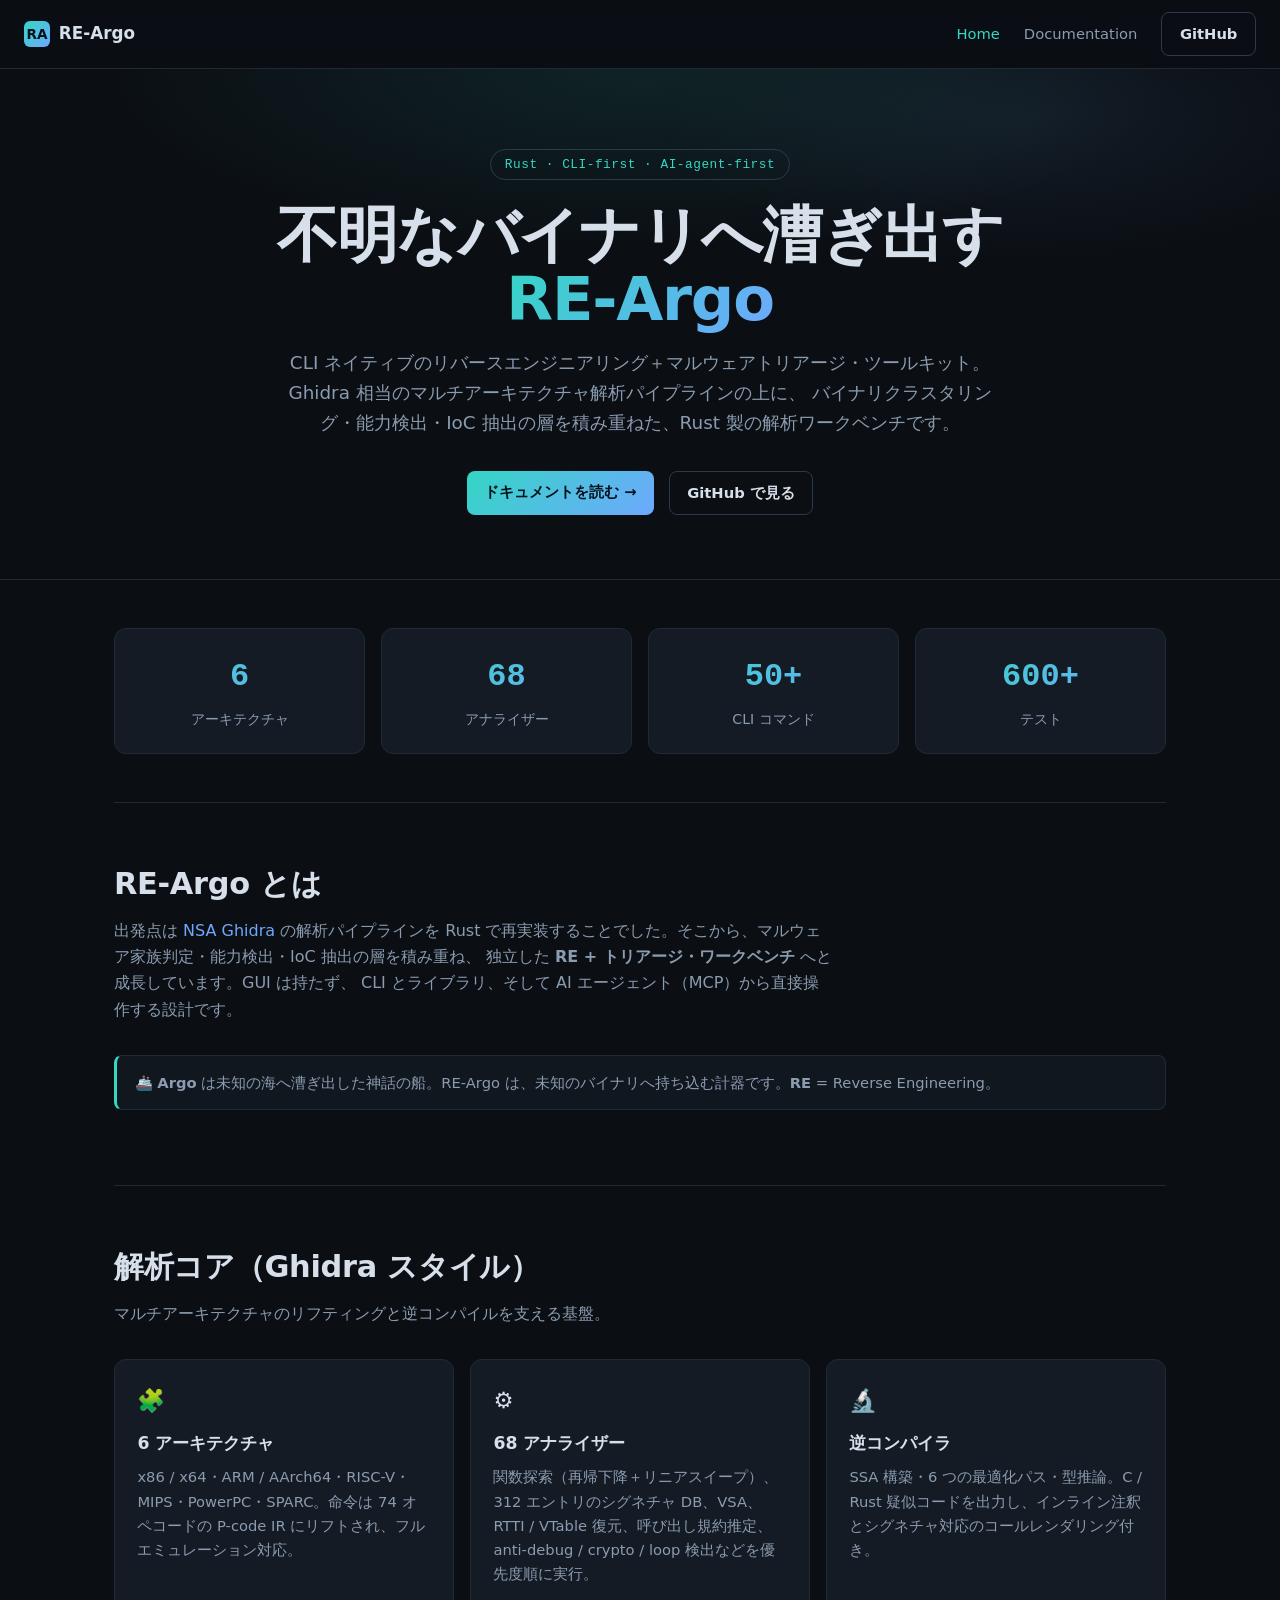
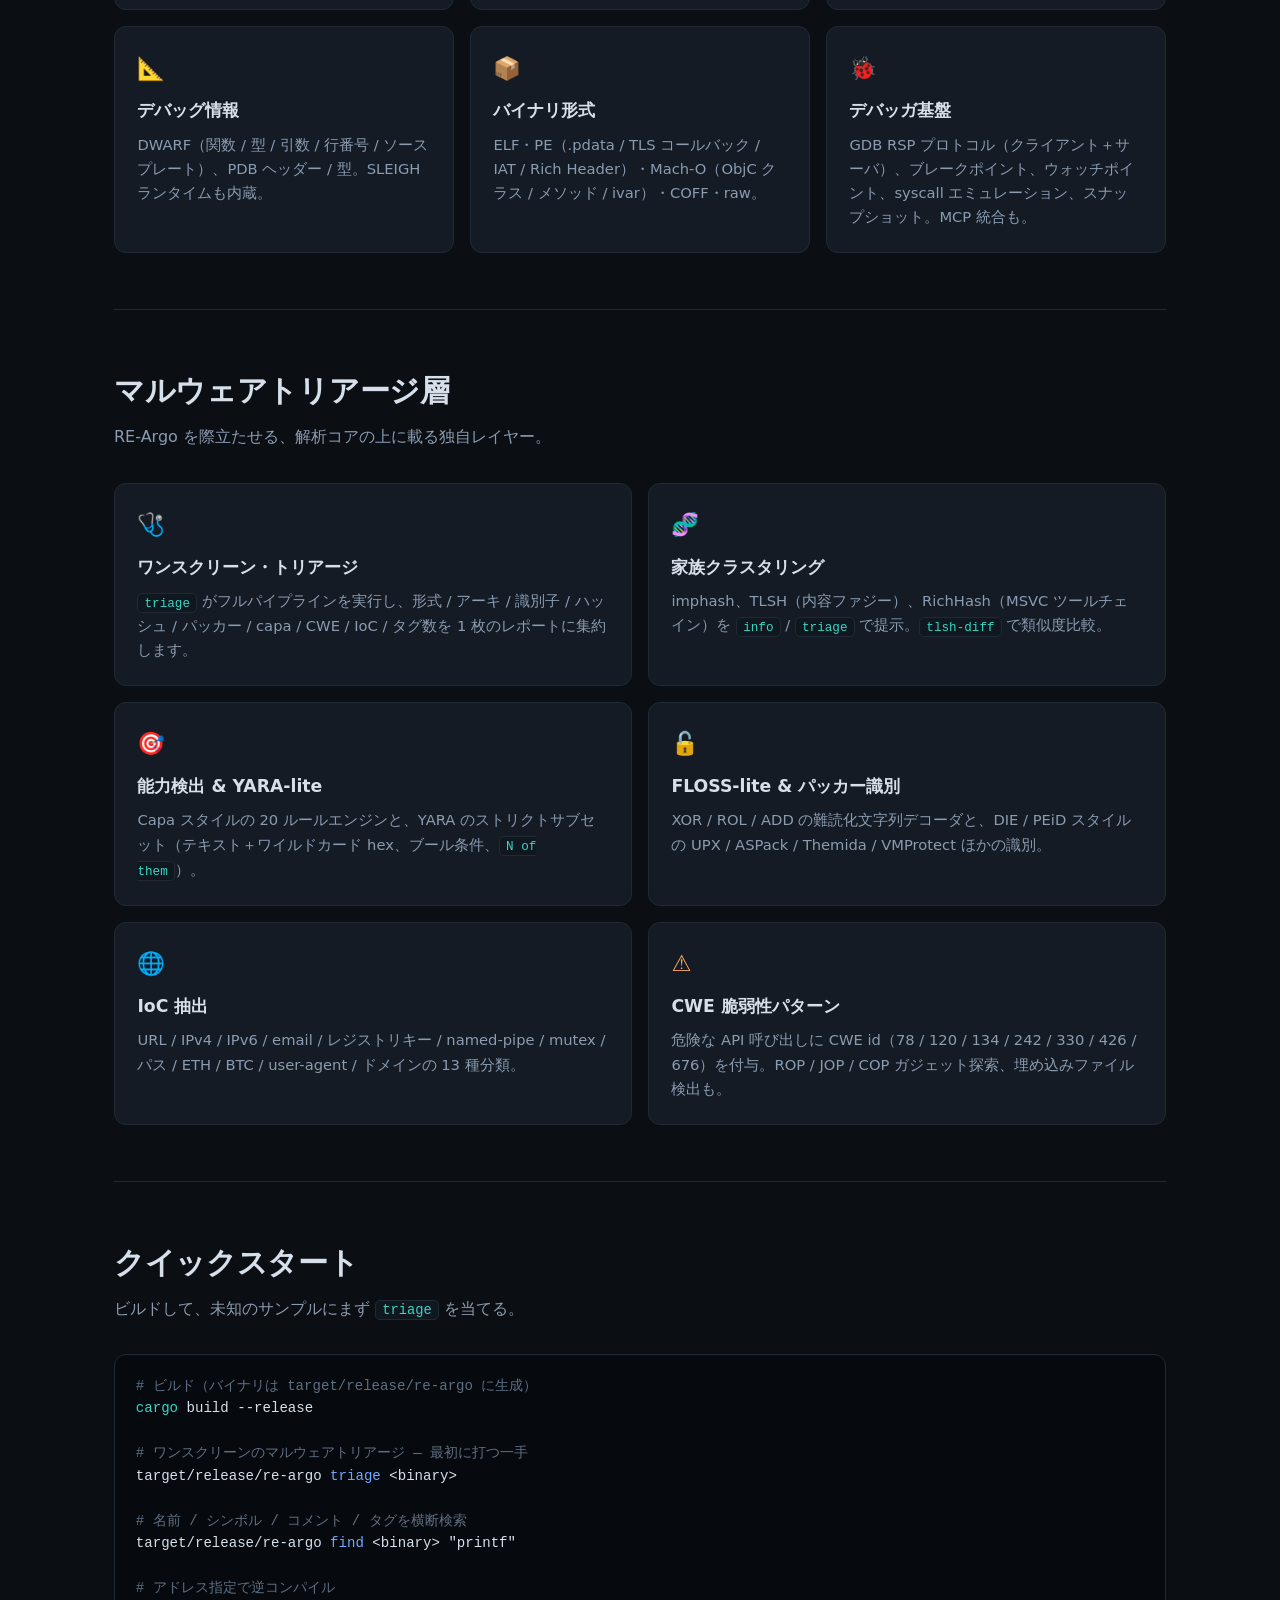
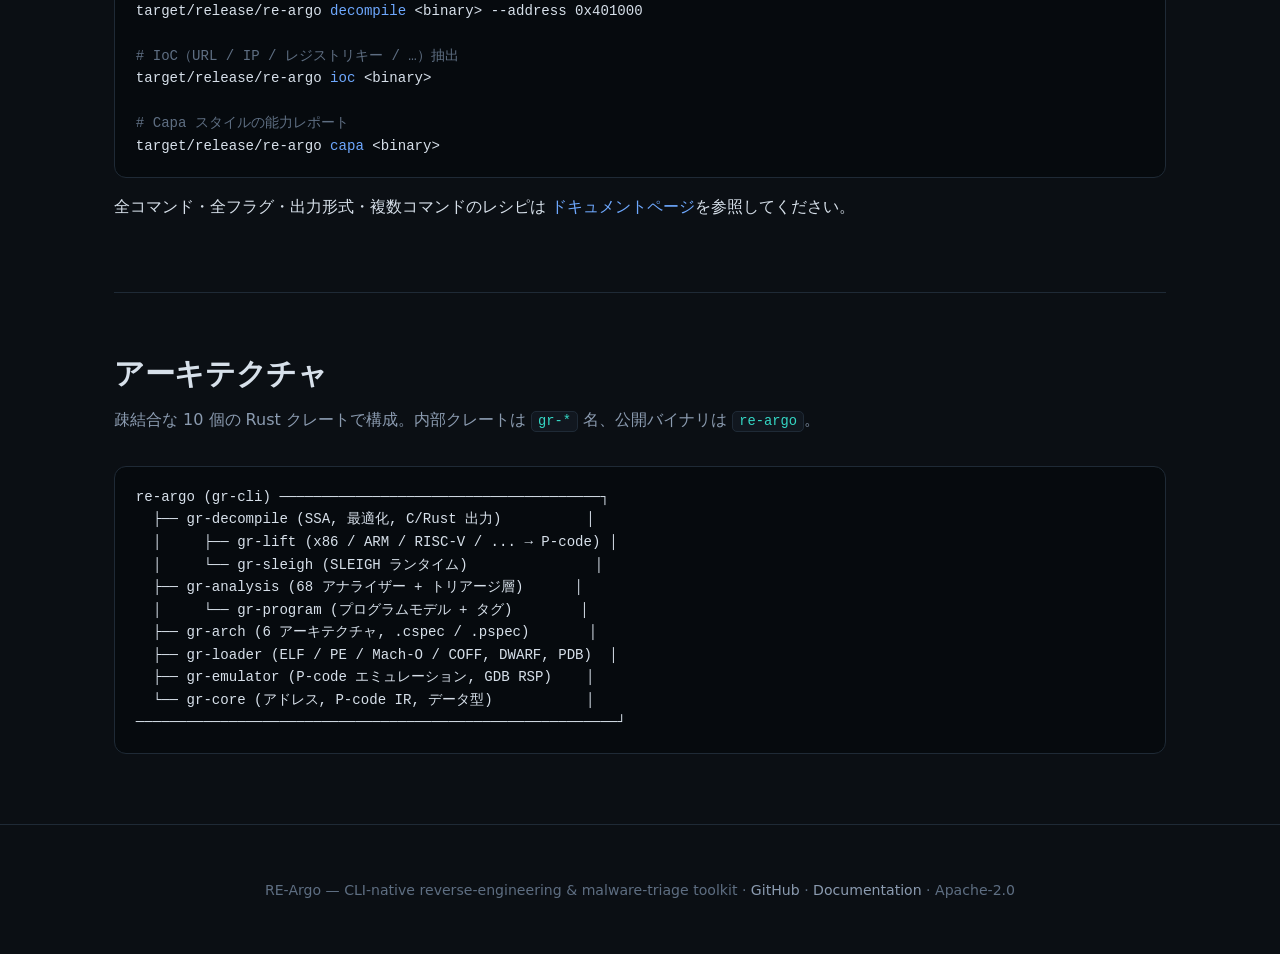
==== docs/index.html @ d915b91b "docs: refresh markdown to current state + add HTML landing/documentation site - Update PROJECT_INTRO" ====
<!DOCTYPE html>
<html lang="ja">
<head>
<meta charset="UTF-8">
<meta name="viewport" content="width=device-width, initial-scale=1.0">
<title>RE-Argo — CLI-native reverse-engineering &amp; malware-triage toolkit</title>
<meta name="description" content="RE-Argo は Rust 製の CLI ネイティブなリバースエンジニアリング＋マルウェアトリアージ・ツールキット。Ghidra 相当のマルチアーキテクチャ解析パイプライン上に、バイナリクラスタリング・能力検出・IoC 抽出層を備えます。">
<link rel="stylesheet" href="styles.css">
</head>
<body>

<nav class="nav">
  <a class="brand" href="index.html">
    <span class="logo">RA</span> RE-Argo
  </a>
  <span class="spacer"></span>
  <a class="navlink active hide-sm" href="index.html">Home</a>
  <a class="navlink" href="documentation.html">Documentation</a>
  <a class="btn" href="https://github.com/ynaoak/re-argo">GitHub</a>
</nav>

<header class="hero">
  <span class="eyebrow">Rust · CLI-first · AI-agent-first</span>
  <h1>不明なバイナリへ漕ぎ出す<br><span class="grad">RE-Argo</span></h1>
  <p class="lead">
    CLI ネイティブのリバースエンジニアリング＋マルウェアトリアージ・ツールキット。
    Ghidra 相当のマルチアーキテクチャ解析パイプラインの上に、
    バイナリクラスタリング・能力検出・IoC 抽出の層を積み重ねた、Rust 製の解析ワークベンチです。
  </p>
  <div class="cta">
    <a class="btn primary" href="documentation.html">ドキュメントを読む →</a>
    <a class="btn" href="https://github.com/ynaoak/re-argo">GitHub で見る</a>
  </div>
</header>

<div class="wrap">
  <div class="stats">
    <div class="stat"><div class="num">6</div><div class="label">アーキテクチャ</div></div>
    <div class="stat"><div class="num">68</div><div class="label">アナライザー</div></div>
    <div class="stat"><div class="num">50+</div><div class="label">CLI コマンド</div></div>
    <div class="stat"><div class="num">600+</div><div class="label">テスト</div></div>
  </div>
</div>

<div class="wrap">
  <section class="block" id="what">
    <h2>RE-Argo とは</h2>
    <p class="sub">
      出発点は <a href="https://github.com/NationalSecurityAgency/ghidra">NSA Ghidra</a> の解析パイプラインを
      Rust で再実装することでした。そこから、マルウェア家族判定・能力検出・IoC 抽出の層を積み重ね、
      独立した <strong>RE + トリアージ・ワークベンチ</strong> へと成長しています。GUI は持たず、
      CLI とライブラリ、そして AI エージェント（MCP）から直接操作する設計です。
    </p>
    <div class="callout">
      🚢 <strong>Argo</strong> は未知の海へ漕ぎ出した神話の船。RE-Argo は、未知のバイナリへ持ち込む計器です。<strong>RE</strong> = Reverse Engineering。
    </div>
  </section>

  <section class="block" id="core">
    <h2>解析コア（Ghidra スタイル）</h2>
    <p class="sub">マルチアーキテクチャのリフティングと逆コンパイルを支える基盤。</p>
    <div class="grid cols-3">
      <div class="card">
        <div class="icon">🧩</div>
        <h3>6 アーキテクチャ</h3>
        <p>x86 / x64・ARM / AArch64・RISC-V・MIPS・PowerPC・SPARC。命令は 74 オペコードの P-code IR にリフトされ、フルエミュレーション対応。</p>
      </div>
      <div class="card">
        <div class="icon">⚙️</div>
        <h3>68 アナライザー</h3>
        <p>関数探索（再帰下降＋リニアスイープ）、312 エントリのシグネチャ DB、VSA、RTTI / VTable 復元、呼び出し規約推定、anti-debug / crypto / loop 検出などを優先度順に実行。</p>
      </div>
      <div class="card">
        <div class="icon">🔬</div>
        <h3>逆コンパイラ</h3>
        <p>SSA 構築・6 つの最適化パス・型推論。C / Rust 疑似コードを出力し、インライン注釈とシグネチャ対応のコールレンダリング付き。</p>
      </div>
      <div class="card">
        <div class="icon">📐</div>
        <h3>デバッグ情報</h3>
        <p>DWARF（関数 / 型 / 引数 / 行番号 / ソースプレート）、PDB ヘッダー / 型。SLEIGH ランタイムも内蔵。</p>
      </div>
      <div class="card">
        <div class="icon">📦</div>
        <h3>バイナリ形式</h3>
        <p>ELF・PE（.pdata / TLS コールバック / IAT / Rich Header）・Mach-O（ObjC クラス / メソッド / ivar）・COFF・raw。</p>
      </div>
      <div class="card">
        <div class="icon">🐞</div>
        <h3>デバッガ基盤</h3>
        <p>GDB RSP プロトコル（クライアント＋サーバ）、ブレークポイント、ウォッチポイント、syscall エミュレーション、スナップショット。MCP 統合も。</p>
      </div>
    </div>
  </section>

  <section class="block" id="triage">
    <h2>マルウェアトリアージ層</h2>
    <p class="sub">RE-Argo を際立たせる、解析コアの上に載る独自レイヤー。</p>
    <div class="grid cols-2">
      <div class="card">
        <div class="icon tag-accent">🩺</div>
        <h3>ワンスクリーン・トリアージ</h3>
        <p><code>triage</code> がフルパイプラインを実行し、形式 / アーキ / 識別子 / ハッシュ / パッカー / capa / CWE / IoC / タグ数を 1 枚のレポートに集約します。</p>
      </div>
      <div class="card">
        <div class="icon tag-accent">🧬</div>
        <h3>家族クラスタリング</h3>
        <p>imphash、TLSH（内容ファジー）、RichHash（MSVC ツールチェイン）を <code>info</code> / <code>triage</code> で提示。<code>tlsh-diff</code> で類似度比較。</p>
      </div>
      <div class="card">
        <div class="icon tag-accent">🎯</div>
        <h3>能力検出 &amp; YARA-lite</h3>
        <p>Capa スタイルの 20 ルールエンジンと、YARA のストリクトサブセット（テキスト＋ワイルドカード hex、ブール条件、<code>N of them</code>）。</p>
      </div>
      <div class="card">
        <div class="icon tag-accent">🔓</div>
        <h3>FLOSS-lite &amp; パッカー識別</h3>
        <p>XOR / ROL / ADD の難読化文字列デコーダと、DIE / PEiD スタイルの UPX / ASPack / Themida / VMProtect ほかの識別。</p>
      </div>
      <div class="card">
        <div class="icon tag-accent">🌐</div>
        <h3>IoC 抽出</h3>
        <p>URL / IPv4 / IPv6 / email / レジストリキー / named-pipe / mutex / パス / ETH / BTC / user-agent / ドメインの 13 種分類。</p>
      </div>
      <div class="card">
        <div class="icon tag-warn">⚠️</div>
        <h3>CWE 脆弱性パターン</h3>
        <p>危険な API 呼び出しに CWE id（78 / 120 / 134 / 242 / 330 / 426 / 676）を付与。ROP / JOP / COP ガジェット探索、埋め込みファイル検出も。</p>
      </div>
    </div>
  </section>

  <section class="block" id="quickstart">
    <h2>クイックスタート</h2>
    <p class="sub">ビルドして、未知のサンプルにまず <code>triage</code> を当てる。</p>
<pre><code><span class="code-comment"># ビルド（バイナリは target/release/re-argo に生成）</span>
<span class="code-cmd">cargo</span> build --release

<span class="code-comment"># ワンスクリーンのマルウェアトリアージ — 最初に打つ一手</span>
target/release/re-argo <span class="code-arg">triage</span> &lt;binary&gt;

<span class="code-comment"># 名前 / シンボル / コメント / タグを横断検索</span>
target/release/re-argo <span class="code-arg">find</span> &lt;binary&gt; "printf"

<span class="code-comment"># アドレス指定で逆コンパイル</span>
target/release/re-argo <span class="code-arg">decompile</span> &lt;binary&gt; --address 0x401000

<span class="code-comment"># IoC（URL / IP / レジストリキー / …）抽出</span>
target/release/re-argo <span class="code-arg">ioc</span> &lt;binary&gt;

<span class="code-comment"># Capa スタイルの能力レポート</span>
target/release/re-argo <span class="code-arg">capa</span> &lt;binary&gt;</code></pre>
    <p style="margin-top:1rem;">
      全コマンド・全フラグ・出力形式・複数コマンドのレシピは
      <a href="documentation.html">ドキュメントページ</a>を参照してください。
    </p>
  </section>

  <section class="block arch" id="architecture">
    <h2>アーキテクチャ</h2>
    <p class="sub">疎結合な 10 個の Rust クレートで構成。内部クレートは <code>gr-*</code> 名、公開バイナリは <code>re-argo</code>。</p>
<pre><code>re-argo (gr-cli) ──────────────────────────────────────┐
  ├── gr-decompile (SSA, 最適化, C/Rust 出力)          │
  │     ├── gr-lift (x86 / ARM / RISC-V / ... → P-code) │
  │     └── gr-sleigh (SLEIGH ランタイム)               │
  ├── gr-analysis (68 アナライザー + トリアージ層)      │
  │     └── gr-program (プログラムモデル + タグ)        │
  ├── gr-arch (6 アーキテクチャ, .cspec / .pspec)       │
  ├── gr-loader (ELF / PE / Mach-O / COFF, DWARF, PDB)  │
  ├── gr-emulator (P-code エミュレーション, GDB RSP)    │
  └── gr-core (アドレス, P-code IR, データ型)           │
─────────────────────────────────────────────────────────┘</code></pre>
  </section>
</div>

<footer>
  <p>
    RE-Argo — CLI-native reverse-engineering &amp; malware-triage toolkit ·
    <a href="https://github.com/ynaoak/re-argo">GitHub</a> ·
    <a href="documentation.html">Documentation</a> ·
    Apache-2.0
  </p>
</footer>

</body>
</html>
---- docs/styles.css ----
/* RE-Argo site — shared styles
   Dark, terminal-inspired theme. No external dependencies so the site works
   offline and on GitHub Pages without a build step. */

:root {
  --bg:        #0b0f14;
  --bg-soft:   #11171f;
  --bg-card:   #141b24;
  --border:    #1f2a36;
  --border-hi: #2b3a4a;
  --fg:        #d7e0ea;
  --fg-dim:    #8b9bb0;
  --fg-faint:  #5e6e82;
  --accent:    #34d6c4;
  --accent-2:  #6ea8fe;
  --warn:      #f0a35e;
  --danger:    #f06e6e;
  --mono: ui-monospace, "SFMono-Regular", "JetBrains Mono", "Menlo", "Consolas", monospace;
  --sans: system-ui, -apple-system, "Segoe UI", "Hiragino Sans", "Noto Sans JP", sans-serif;
  --maxw: 1100px;
}

* { box-sizing: border-box; }

html { scroll-behavior: smooth; }

body {
  margin: 0;
  background: var(--bg);
  color: var(--fg);
  font-family: var(--sans);
  line-height: 1.65;
  -webkit-font-smoothing: antialiased;
}

a { color: var(--accent-2); text-decoration: none; }
a:hover { text-decoration: underline; }

code, pre, .mono { font-family: var(--mono); }

/* ---------- Top navigation ---------- */
.nav {
  position: sticky;
  top: 0;
  z-index: 50;
  display: flex;
  align-items: center;
  gap: 1.5rem;
  padding: 0.75rem 1.5rem;
  background: rgba(11, 15, 20, 0.85);
  backdrop-filter: blur(8px);
  border-bottom: 1px solid var(--border);
}
.nav .brand {
  display: flex;
  align-items: center;
  gap: 0.55rem;
  font-weight: 700;
  font-size: 1.05rem;
  color: var(--fg);
}
.nav .brand:hover { text-decoration: none; }
.nav .brand .logo {
  width: 26px; height: 26px;
  display: grid; place-items: center;
  border-radius: 6px;
  background: linear-gradient(135deg, var(--accent), var(--accent-2));
  color: #04121a; font-weight: 800; font-size: 0.85rem;
}
.nav .spacer { flex: 1; }
.nav a.navlink { color: var(--fg-dim); font-size: 0.92rem; }
.nav a.navlink:hover { color: var(--fg); text-decoration: none; }
.nav a.navlink.active { color: var(--accent); }

.btn {
  display: inline-block;
  padding: 0.55rem 1.1rem;
  border-radius: 8px;
  font-weight: 600;
  font-size: 0.92rem;
  border: 1px solid var(--border-hi);
  color: var(--fg);
  transition: all 0.15s ease;
}
.btn:hover { border-color: var(--accent); color: var(--accent); text-decoration: none; }
.btn.primary {
  background: linear-gradient(135deg, var(--accent), var(--accent-2));
  border: none; color: #04121a;
}
.btn.primary:hover { color: #04121a; filter: brightness(1.08); }

/* ---------- Layout ---------- */
.wrap { max-width: var(--maxw); margin: 0 auto; padding: 0 1.5rem; }

/* ---------- Hero ---------- */
.hero {
  position: relative;
  text-align: center;
  padding: 5rem 1.5rem 4rem;
  background:
    radial-gradient(60% 50% at 50% 0%, rgba(52, 214, 196, 0.10), transparent 70%),
    radial-gradient(40% 40% at 80% 10%, rgba(110, 168, 254, 0.08), transparent 70%);
  border-bottom: 1px solid var(--border);
}
.hero .eyebrow {
  display: inline-block;
  font-family: var(--mono);
  font-size: 0.8rem;
  letter-spacing: 0.04em;
  color: var(--accent);
  border: 1px solid var(--border-hi);
  border-radius: 999px;
  padding: 0.25rem 0.85rem;
  margin-bottom: 1.5rem;
}
.hero h1 {
  font-size: clamp(2.4rem, 6vw, 3.8rem);
  margin: 0 0 1rem;
  letter-spacing: -0.02em;
  line-height: 1.05;
}
.hero h1 .grad {
  background: linear-gradient(135deg, var(--accent), var(--accent-2));
  -webkit-background-clip: text; background-clip: text;
  -webkit-text-fill-color: transparent;
}
.hero p.lead {
  max-width: 720px;
  margin: 0 auto 2rem;
  font-size: 1.15rem;
  color: var(--fg-dim);
}
.hero .cta { display: flex; gap: 0.9rem; justify-content: center; flex-wrap: wrap; }

/* ---------- Stats ---------- */
.stats {
  display: grid;
  grid-template-columns: repeat(4, 1fr);
  gap: 1rem;
  margin: 3rem auto;
}
.stat {
  text-align: center;
  padding: 1.4rem 1rem;
  background: var(--bg-card);
  border: 1px solid var(--border);
  border-radius: 12px;
}
.stat .num {
  font-size: 2rem; font-weight: 800;
  font-family: var(--mono);
  background: linear-gradient(135deg, var(--accent), var(--accent-2));
  -webkit-background-clip: text; background-clip: text;
  -webkit-text-fill-color: transparent;
}
.stat .label { color: var(--fg-dim); font-size: 0.88rem; margin-top: 0.25rem; }

/* ---------- Sections ---------- */
section.block { padding: 3.5rem 0; border-top: 1px solid var(--border); }
section.block h2 {
  font-size: 1.9rem; margin: 0 0 0.5rem; letter-spacing: -0.01em;
}
section.block .sub { color: var(--fg-dim); margin: 0 0 2rem; max-width: 720px; }

/* ---------- Feature grid ---------- */
.grid { display: grid; gap: 1rem; }
.grid.cols-2 { grid-template-columns: repeat(2, 1fr); }
.grid.cols-3 { grid-template-columns: repeat(3, 1fr); }

.card {
  background: var(--bg-card);
  border: 1px solid var(--border);
  border-radius: 12px;
  padding: 1.4rem;
  transition: border-color 0.15s ease, transform 0.15s ease;
}
.card:hover { border-color: var(--border-hi); transform: translateY(-2px); }
.card .icon { font-size: 1.4rem; margin-bottom: 0.6rem; }
.card h3 { margin: 0 0 0.5rem; font-size: 1.08rem; }
.card p { margin: 0; color: var(--fg-dim); font-size: 0.92rem; }
.card ul { margin: 0.5rem 0 0; padding-left: 1.1rem; color: var(--fg-dim); font-size: 0.9rem; }
.card ul li { margin: 0.2rem 0; }

.tag-accent { color: var(--accent); }
.tag-warn { color: var(--warn); }

/* ---------- Code blocks ---------- */
pre {
  background: #060a0e;
  border: 1px solid var(--border);
  border-radius: 12px;
  padding: 1.2rem 1.3rem;
  overflow-x: auto;
  font-size: 0.88rem;
  line-height: 1.6;
}
pre code { color: var(--fg); }
.code-comment { color: var(--fg-faint); }
.code-cmd { color: var(--accent); }
.code-arg { color: var(--accent-2); }

p code, li code, td code {
  background: var(--bg-soft);
  border: 1px solid var(--border);
  border-radius: 5px;
  padding: 0.1rem 0.38rem;
  font-size: 0.86em;
  color: var(--accent);
}

/* ---------- Architecture column ---------- */
.arch pre { white-space: pre; }

/* ---------- Documentation layout ---------- */
.doc-shell { display: grid; grid-template-columns: 240px 1fr; gap: 2.5rem; align-items: start; }
.doc-side {
  position: sticky;
  top: 70px;
  align-self: start;
  max-height: calc(100vh - 90px);
  overflow-y: auto;
  padding: 1.5rem 0;
  font-size: 0.9rem;
}
.doc-side h4 {
  margin: 1.2rem 0 0.4rem;
  text-transform: uppercase;
  letter-spacing: 0.06em;
  font-size: 0.72rem;
  color: var(--fg-faint);
}
.doc-side a { display: block; color: var(--fg-dim); padding: 0.18rem 0; }
.doc-side a:hover { color: var(--accent); text-decoration: none; }
.doc-main { padding: 2rem 0 4rem; min-width: 0; }
.doc-main h1 { margin-top: 0; }
.doc-main h2 {
  margin-top: 2.5rem;
  padding-top: 1rem;
  border-top: 1px solid var(--border);
  font-size: 1.6rem;
}
.doc-main h3 {
  margin-top: 1.8rem;
  font-size: 1.15rem;
  font-family: var(--mono);
}
.doc-main h3 .badge {
  font-family: var(--sans);
  font-size: 0.68rem;
  font-weight: 600;
  text-transform: uppercase;
  letter-spacing: 0.05em;
  color: var(--fg-faint);
  border: 1px solid var(--border);
  border-radius: 999px;
  padding: 0.1rem 0.55rem;
  margin-left: 0.6rem;
  vertical-align: middle;
}

/* ---------- Tables ---------- */
table {
  width: 100%;
  border-collapse: collapse;
  margin: 1rem 0;
  font-size: 0.9rem;
}
th, td {
  text-align: left;
  padding: 0.55rem 0.7rem;
  border-bottom: 1px solid var(--border);
  vertical-align: top;
}
th { color: var(--fg); font-weight: 600; background: var(--bg-soft); }
td { color: var(--fg-dim); }
td:first-child, th:first-child { white-space: nowrap; }

/* ---------- Callout ---------- */
.callout {
  background: var(--bg-soft);
  border: 1px solid var(--border);
  border-left: 3px solid var(--accent);
  border-radius: 8px;
  padding: 0.9rem 1.1rem;
  margin: 1.2rem 0;
  font-size: 0.92rem;
  color: var(--fg-dim);
}
.callout.warn { border-left-color: var(--warn); }

/* ---------- Footer ---------- */
footer {
  border-top: 1px solid var(--border);
  padding: 2.5rem 1.5rem;
  text-align: center;
  color: var(--fg-faint);
  font-size: 0.88rem;
}
footer a { color: var(--fg-dim); }

/* ---------- Responsive ---------- */
@media (max-width: 860px) {
  .stats { grid-template-columns: repeat(2, 1fr); }
  .grid.cols-3, .grid.cols-2 { grid-template-columns: 1fr; }
  .doc-shell { grid-template-columns: 1fr; }
  .doc-side {
    position: static; max-height: none; overflow: visible;
    border-bottom: 1px solid var(--border);
    columns: 2; column-gap: 1.5rem;
  }
  .nav .hide-sm { display: none; }
}
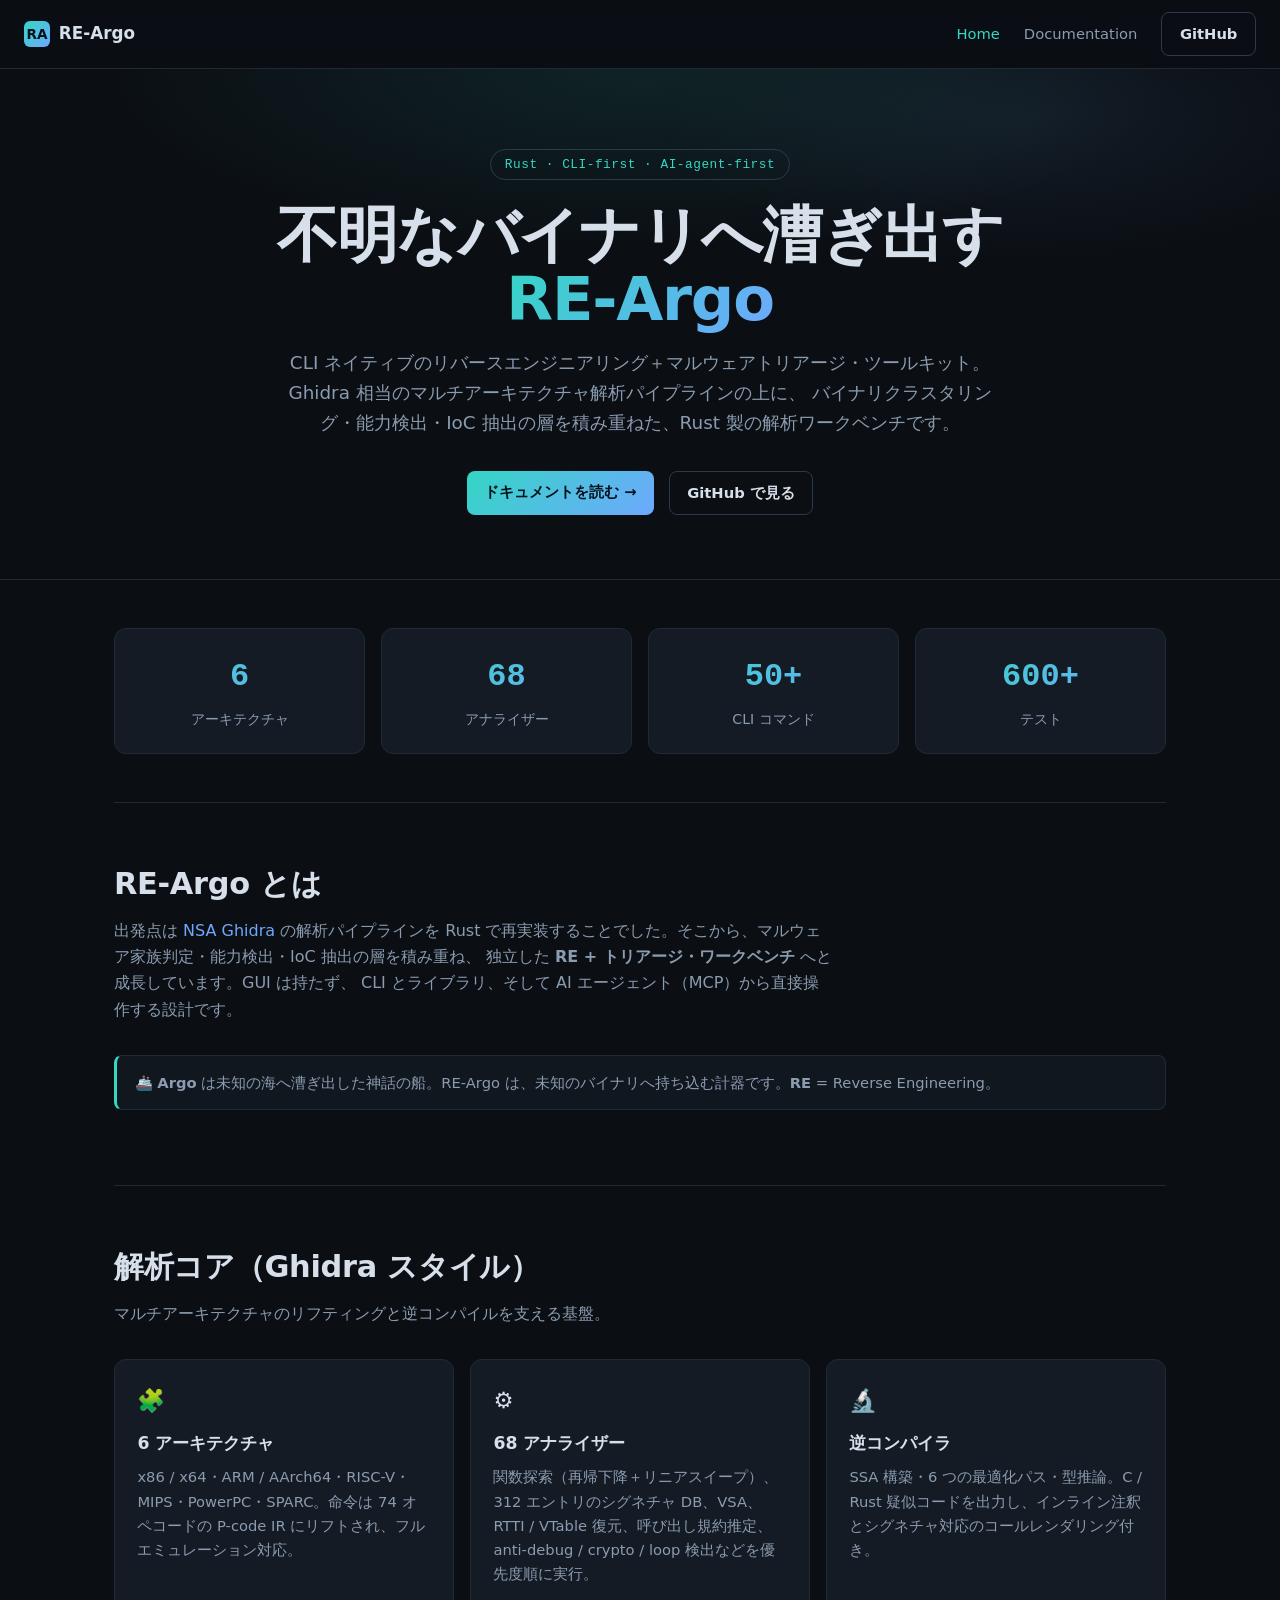
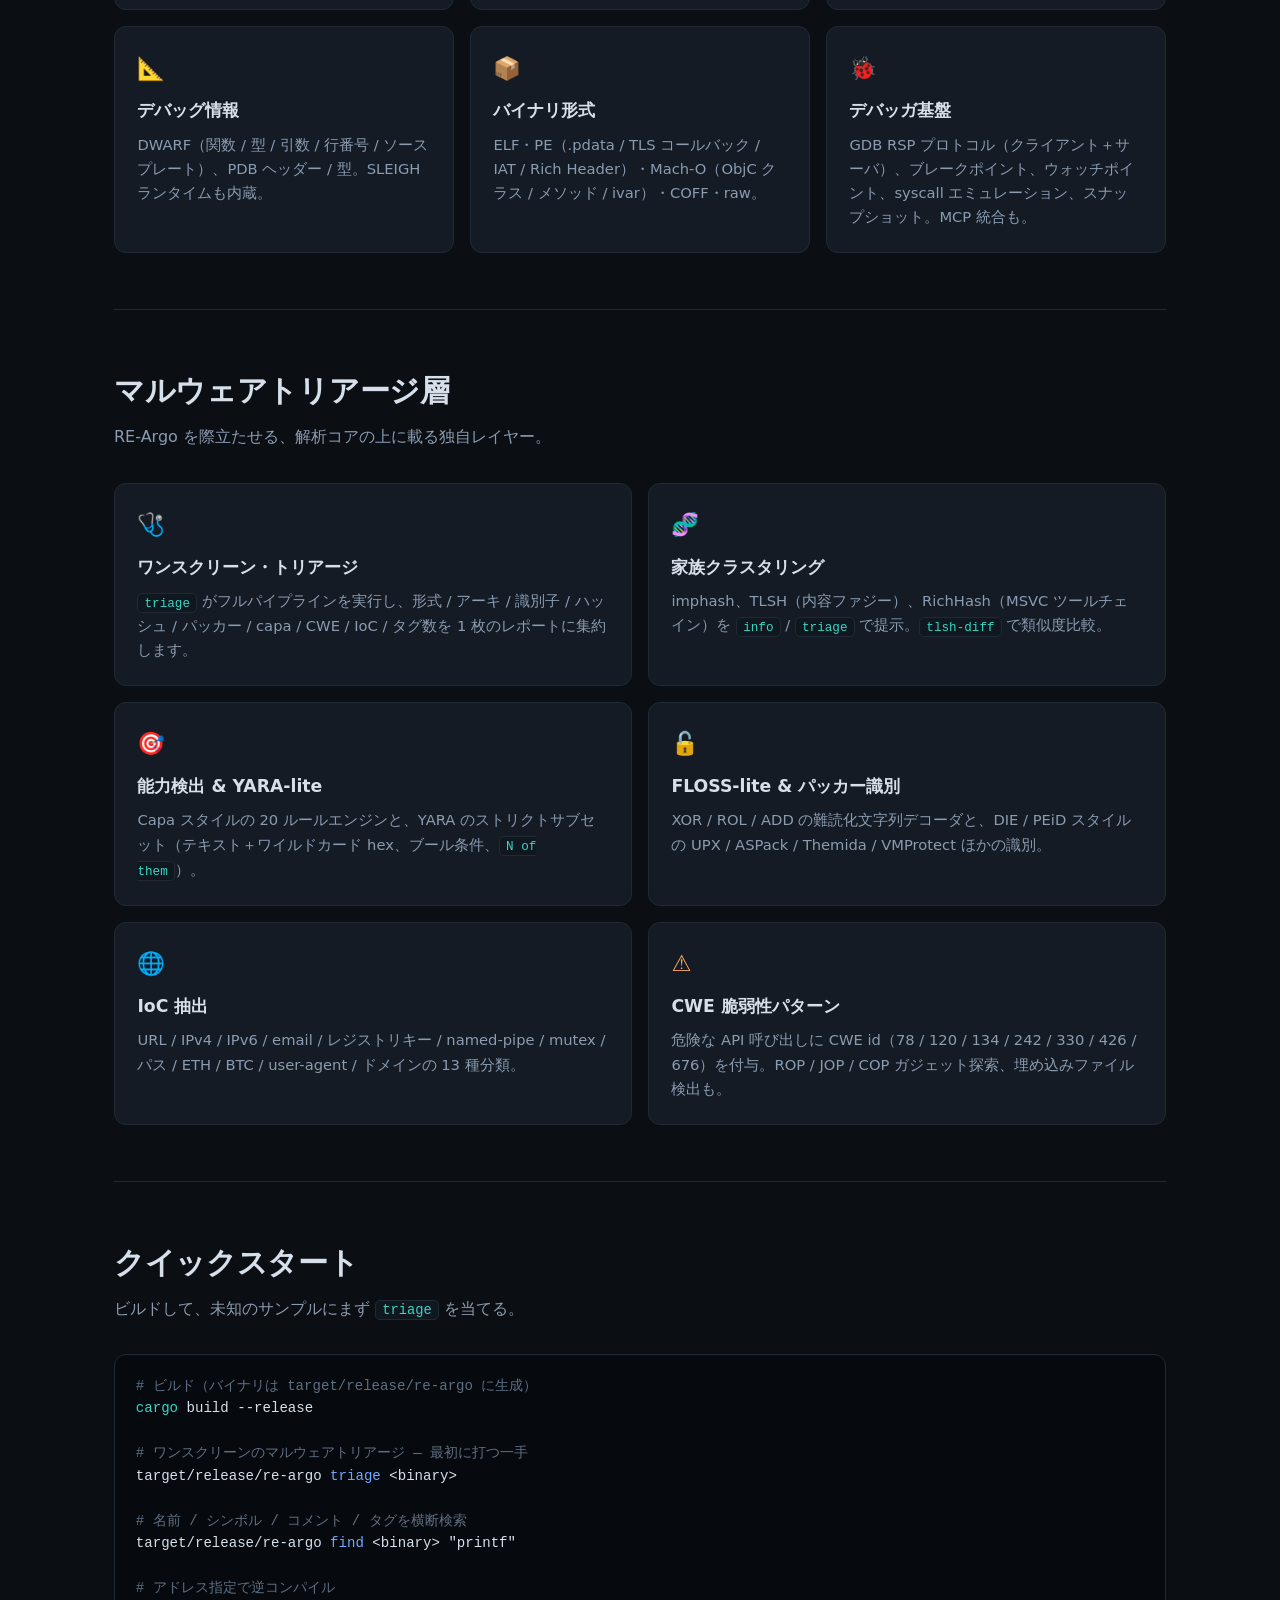
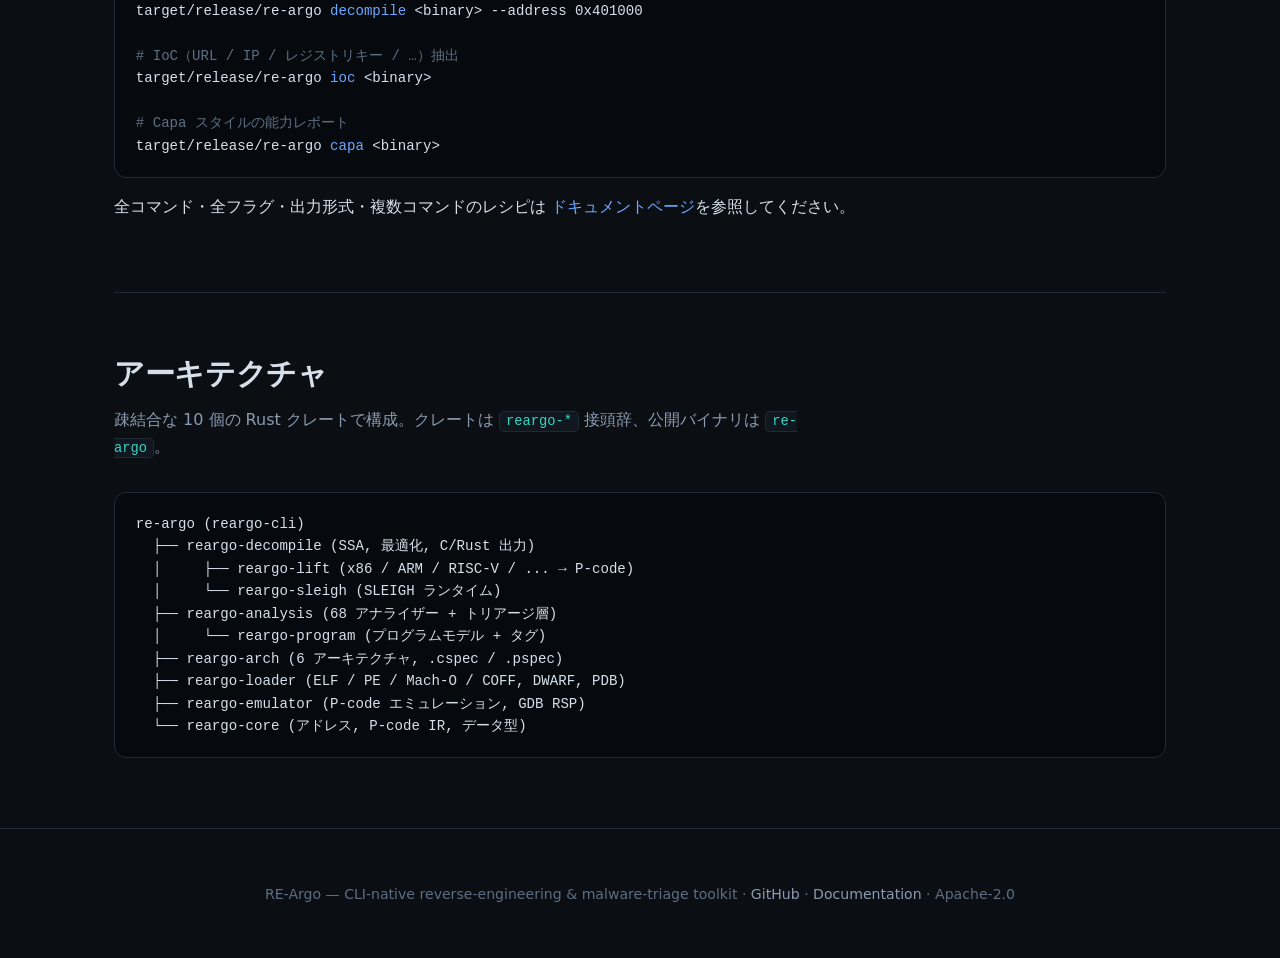
==== commit c8158aa7: "refactor: rename all crates gr-* → reargo-* (binary stays re-argo) Rename the 10 workspace crates fr" ====
--- a/docs/index.html
+++ b/docs/index.html
@@ -158,18 +158,17 @@
 
   <section class="block arch" id="architecture">
     <h2>アーキテクチャ</h2>
-    <p class="sub">疎結合な 10 個の Rust クレートで構成。内部クレートは <code>gr-*</code> 名、公開バイナリは <code>re-argo</code>。</p>
-<pre><code>re-argo (gr-cli) ──────────────────────────────────────┐
-  ├── gr-decompile (SSA, 最適化, C/Rust 出力)          │
-  │     ├── gr-lift (x86 / ARM / RISC-V / ... → P-code) │
-  │     └── gr-sleigh (SLEIGH ランタイム)               │
-  ├── gr-analysis (68 アナライザー + トリアージ層)      │
-  │     └── gr-program (プログラムモデル + タグ)        │
-  ├── gr-arch (6 アーキテクチャ, .cspec / .pspec)       │
-  ├── gr-loader (ELF / PE / Mach-O / COFF, DWARF, PDB)  │
-  ├── gr-emulator (P-code エミュレーション, GDB RSP)    │
-  └── gr-core (アドレス, P-code IR, データ型)           │
-─────────────────────────────────────────────────────────┘</code></pre>
+    <p class="sub">疎結合な 10 個の Rust クレートで構成。クレートは <code>reargo-*</code> 接頭辞、公開バイナリは <code>re-argo</code>。</p>
+<pre><code>re-argo (reargo-cli)
+  ├── reargo-decompile (SSA, 最適化, C/Rust 出力)
+  │     ├── reargo-lift (x86 / ARM / RISC-V / ... → P-code)
+  │     └── reargo-sleigh (SLEIGH ランタイム)
+  ├── reargo-analysis (68 アナライザー + トリアージ層)
+  │     └── reargo-program (プログラムモデル + タグ)
+  ├── reargo-arch (6 アーキテクチャ, .cspec / .pspec)
+  ├── reargo-loader (ELF / PE / Mach-O / COFF, DWARF, PDB)
+  ├── reargo-emulator (P-code エミュレーション, GDB RSP)
+  └── reargo-core (アドレス, P-code IR, データ型)</code></pre>
   </section>
 </div>
 
